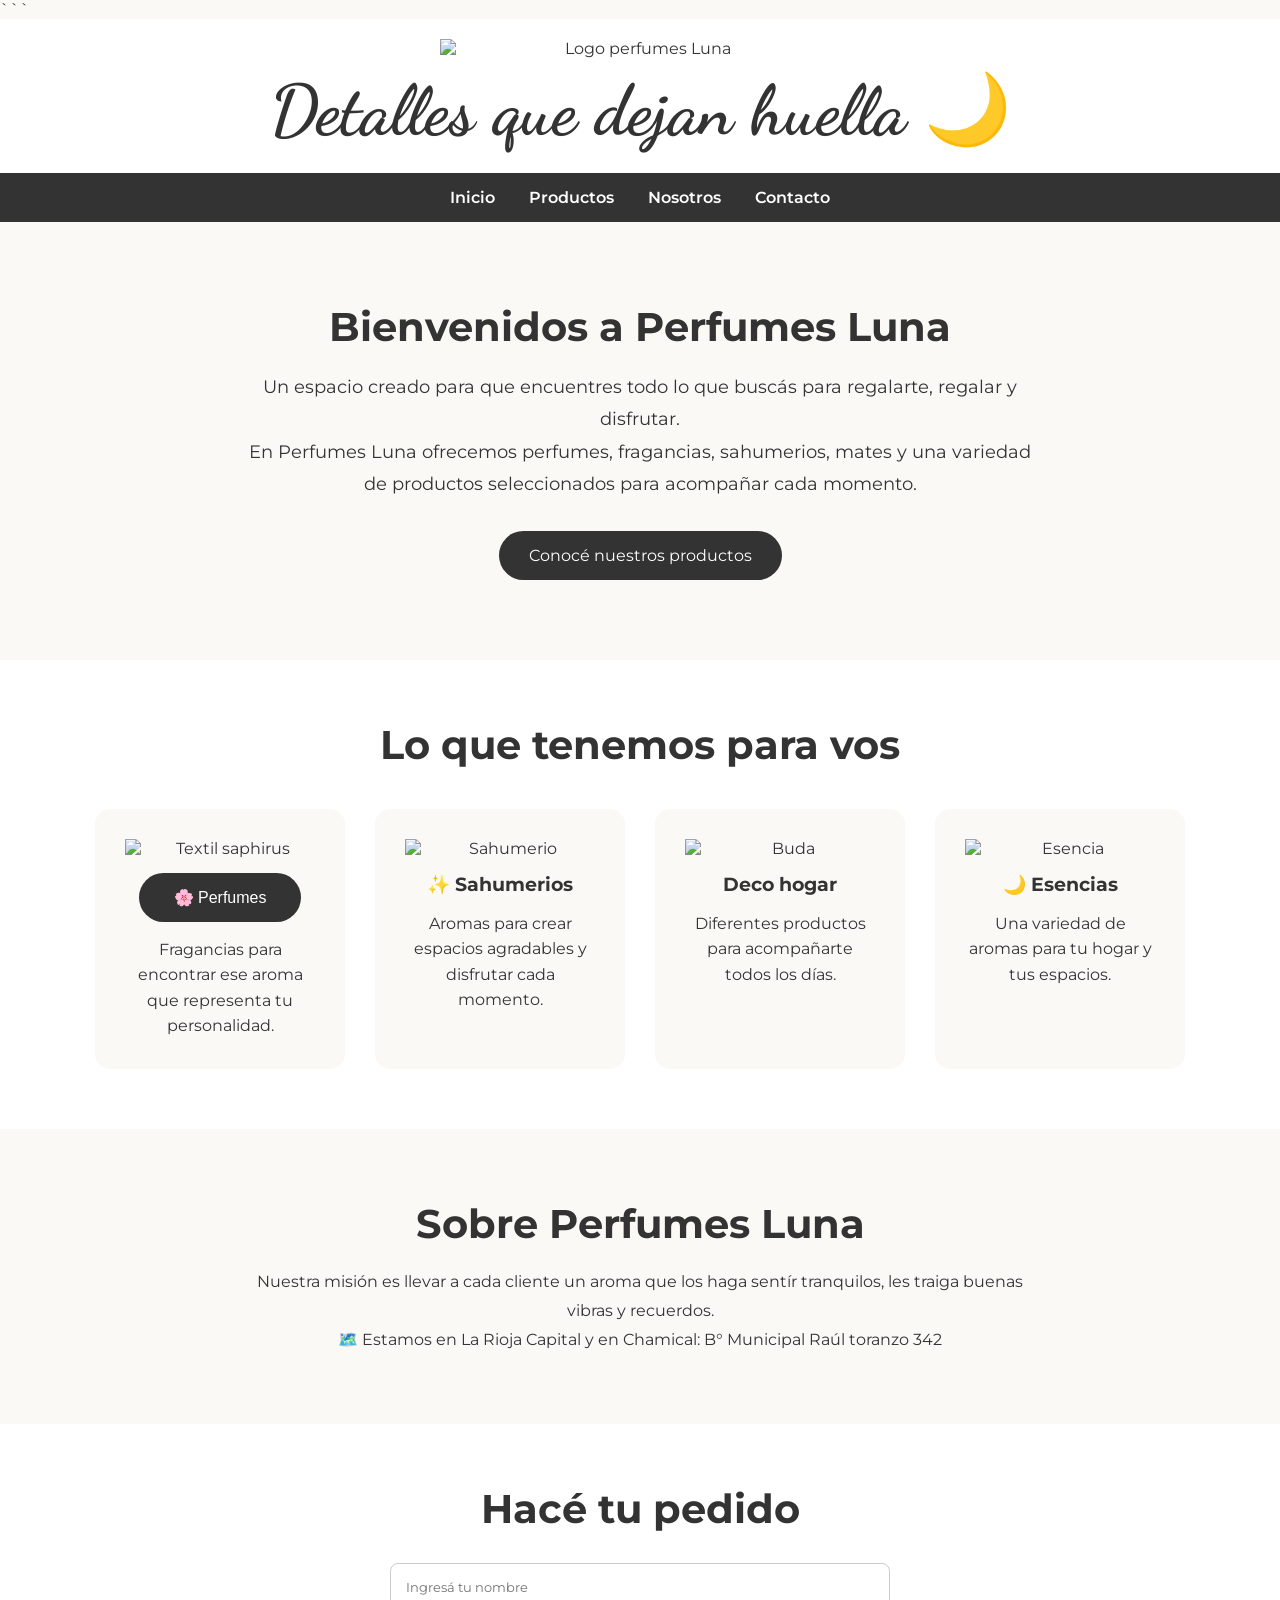
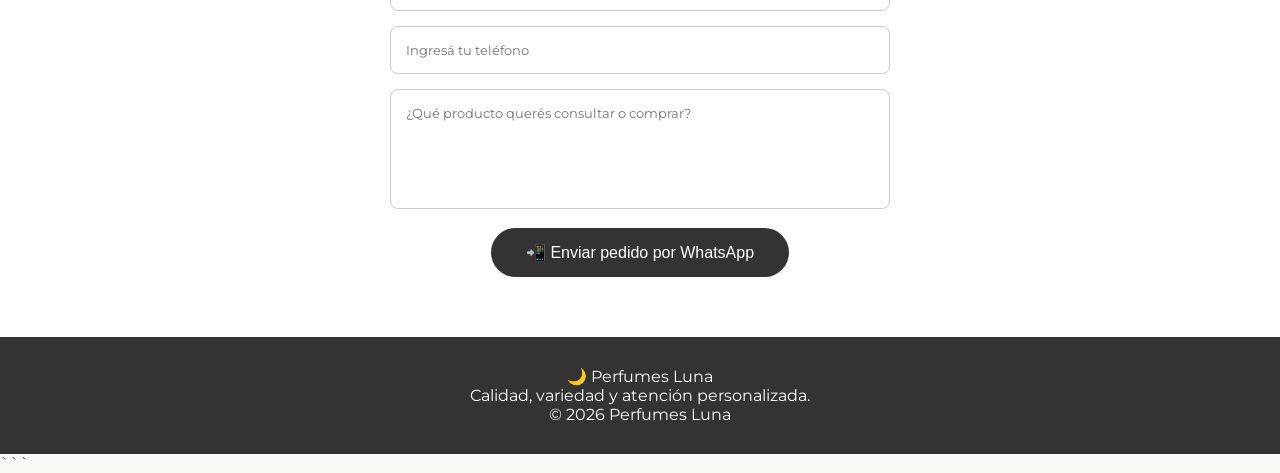
==== index.html @ bdc65df8 "Add files via upload" ====
<!DOCTYPE html>

<html lang="es">

<head>
<link rel="stylesheet" href="style.css">
<meta charset="UTF-8">

<meta name="viewport" content="width=device-width, initial-scale=1.0">

<title>Perfumes Luna | Fragancias y productos para tu bienestar</title>

<!-- Google Fonts -->
<link rel="preconnect" href="https://fonts.googleapis.com">
<link rel="preconnect" href="https://fonts.gstatic.com" crossorigin>
<link href="https://fonts.googleapis.com/css2?family=Dancing+Script:wght@400..700&family=Montserrat:wght@400;500;600;700&display=swap" rel="stylesheet">

</head>

<body>

```
<!-- =========================
     ENCABEZADO
========================= -->

<header>

    <img class=logo src="https://i.postimg.cc/MKbxB0SF/imagen-2026-09-07-192056503.png" alt="Logo perfumes Luna">

    <h1>Detalles que dejan huella 🌙</h1>

</header>


<!-- =========================
     MENÚ
========================= -->

<nav>

    <a href="#inicio">Inicio</a>

    <a href="#productos">Productos</a>

    <a href="#nosotros">Nosotros</a>

    <a href="#contacto">Contacto</a>

</nav>


<!-- =========================
     PRESENTACIÓN
========================= -->

<section class="presentacion" id="inicio">

    <h2>Bienvenidos a Perfumes Luna</h2>

    <p>
        Un espacio creado para que encuentres todo lo que buscás
        para regalarte, regalar y disfrutar.
    </p>

    <p>
        En Perfumes Luna ofrecemos perfumes, fragancias, sahumerios,
        mates y una variedad de productos seleccionados para acompañar
        cada momento.
    </p>

    <a href="#productos" class="boton">
        Conocé nuestros productos
    </a>

</section>


<!-- =========================
     PRODUCTOS
========================= -->

<section class="productos" id="productos">

    <h2>Lo que tenemos para vos</h2>


    <div class="contenedor-productos">


        
        <div class="producto">
             

            <img class="Perfumes" src="https://aromatizarmayorista.com.ar/sistema/fotos/productos/00001401_00002290_G_17798904326a16f900eb7e2.png" alt="Textil saphirus">

            <h3>
                <a href="Perfumes.html"> 
                <button>🌸 Perfumes</button></a>
            </h3>

            <p>
                Fragancias para encontrar ese aroma
                que representa tu personalidad.
            </p>

        </div>
       


        <div class="producto">

            <img class="Sahumerios" src="https://encrypted-tbn0.gstatic.com/images?q=tbn:ANd9GcQ9YLEd9v4z1F3pcwW_arxk01I0ieRzAsmPaPmpI-xwl-YjaiJPtuSDYH4s&s=10" alt="Sahumerio">

            <h3>✨ Sahumerios</h3>

            <p>
                Aromas para crear espacios agradables
                y disfrutar cada momento.
            </p>

        </div>


        <div class="producto">

            <img class="Buda" src="https://images-cdn.kyte.site/v0/b/kyte-7c484.appspot.com/o/oiVXrKCVzaRmfSj0CPTBAL2q0Iw1%2Fd58b5367-e101-4f3d-b615-98d3ba35c743.jpg?alt=media" alt="Buda">

            <h3>Deco hogar</h3>

            <p>
                Diferentes productos para acompañarte
                todos los días.
            </p>

        </div>


        <div class="producto">

            <img class="Esencias" src="https://s3i.nyc3.cdn.digitaloceanspaces.com/v1/product/050N/galeria/zS7Ee6hq05kZ8csDkXy8FwHVJPbqDbO2hrlyUbI8.webp" alt="Esencia">

            <h3>🌙 Esencias</h3>

            <p>
                Una variedad de aromas para tu hogar
                y tus espacios.
            </p>

        </div>


    </div>

</section>


<!-- =========================
     NOSOTROS
========================= -->

<section class="nosotros" id="nosotros">

    <h2>Sobre Perfumes Luna</h2>

    <p>
        Nuestra misión es llevar a cada cliente un aroma que los haga sentír tranquilos, les traiga buenas vibras y recuerdos.
    </p>

    <p>
        🗺️ Estamos en La Rioja Capital y en Chamical: B° Municipal Raúl toranzo 342
    </p>

</section>


<!-- =========================
     CONTACTO
========================= -->

<section class="contacto" id="contacto">

    <h2>Hacé tu pedido</h2>

    <form id="formulario">

        <input
            type="text"
            id="nombre"
            placeholder="Ingresá tu nombre"
            required
        >

        <input
            type="tel"
            id="telefono"
            placeholder="Ingresá tu teléfono"
            required
        >

        <textarea
            id="pedido"
            placeholder="¿Qué producto querés consultar o comprar?"
            required
        ></textarea>

        <button type="submit">
            📲 Enviar pedido por WhatsApp

    </form>


</section>


<!-- =========================
     PIE DE PÁGINA
========================= -->

<footer>

    <p>
        🌙 Perfumes Luna
    </p>

    <p>
        Calidad, variedad y atención personalizada.
    </p>

    <p>
        © 2026 Perfumes Luna
    </p>

</footer>
```

</body>

</html>
---- style.css ----
/* =========================
       CONFIGURACIÓN GENERAL
    ========================= */

    
    .logo{
        display: block;
        margin: 0 auto;
        width: 400px;
        height: auto;
    }

    .Perfumes{
        display: block;
        margin: 0 auto;
        width: 200px;
        height: auto;
    }
    
    .Sahumerios{
        display: block;
        margin: 0 auto;
        width: 200px;
        height: auto;
    }

    .Buda{
        display: block;
        margin: 0 auto;
        width: 200px;
        height: auto;
    }

    .Esencias{
        display: block;
        margin: 0 auto;
        width: 200px;
        height: auto;
    }

    
    * {
        box-sizing: border-box;
        margin: 0;
        padding: 0;
    }

    body {
        font-family: "Montserrat", sans-serif;
        background-color: #faf9f6;
        color: #333;
    }


    /* =========================
       ENCABEZADO
    ========================= */

    header {
        background-color: white;
        padding: 20px;
        text-align: center;
    }

    header img {
        width: 180px;
        height: auto;
    }

    h1 {
        font-family: "Dancing Script", cursive;
        font-size: 70px;
        margin-top: 10px;
    }

    header p {
        font-size: 20px;
        margin-top: 5px;
    }


    /* =========================
       MENÚ
    ========================= */

    nav {
        background-color: #333;
        padding: 15px;
        text-align: center;
    }

    nav a {
        color: white;
        text-decoration: none;
        margin: 0 15px;
        font-weight: 600;
    }

    nav a:hover {
        text-decoration: underline;
    }


    /* =========================
       PRESENTACIÓN
    ========================= */

    .presentacion {
        text-align: center;
        padding: 80px 20px;
    }

    .presentacion h2 {
        font-size: 40px;
        margin-bottom: 20px;
    }

    .presentacion p {
        max-width: 800px;
        margin: auto;
        line-height: 1.8;
        font-size: 18px;
    }

    .boton {
        display: inline-block;
        margin-top: 30px;
        padding: 15px 30px;
        background-color: #333;
        color: white;
        text-decoration: none;
        border-radius: 30px;
    }

    .boton:hover {
        opacity: 0.8;
    }


    /* =========================
       PRODUCTOS
    ========================= */

    .productos {
        padding: 60px 20px;
        text-align: center;
        background-color: white;
    }

    .productos h2 {
        font-size: 40px;
        margin-bottom: 40px;
    }

    .contenedor-productos {
        display: flex;
        justify-content: center;
        gap: 30px;
        flex-wrap: wrap;
    }

    .producto {
        width: 250px;
        padding: 30px;
        border-radius: 15px;
        background-color: #faf9f6;
    }

    .producto h3 {
        margin: 15px 0;
    }

    .producto p {
        line-height: 1.6;
    }


    /* =========================
       NOSOTROS
    ========================= */

    .nosotros {
        text-align: center;
        padding: 70px 20px;
    }

    .nosotros h2 {
        font-size: 40px;
        margin-bottom: 20px;
    }

    .nosotros p {
        max-width: 800px;
        margin: auto;
        line-height: 1.8;
    }


    /* =========================
       CONTACTO
    ========================= */

    .contacto {
        background-color: white;
        padding: 60px 20px;
        text-align: center;
    }

    .contacto h2 {
        font-size: 40px;
        margin-bottom: 30px;
    }

    form {
        max-width: 500px;
        margin: auto;
    }

    input,
    textarea {
        width: 100%;
        padding: 15px;
        margin-bottom: 15px;
        border: 1px solid #ccc;
        border-radius: 8px;
        font-family: "Montserrat", sans-serif;
    }

    textarea {
        height: 120px;
        resize: none;
    }

    button {
        padding: 15px 35px;
        border: none;
        border-radius: 30px;
        background-color: #333;
        color: white;
        cursor: pointer;
        font-size: 16px;
    }

    button:hover {
        opacity: 0.8;
    }


    /* =========================
       PIE DE PÁGINA
    ========================= */

    footer {
        background-color: #333;
        color: white;
        text-align: center;
        padding: 30px;
    }
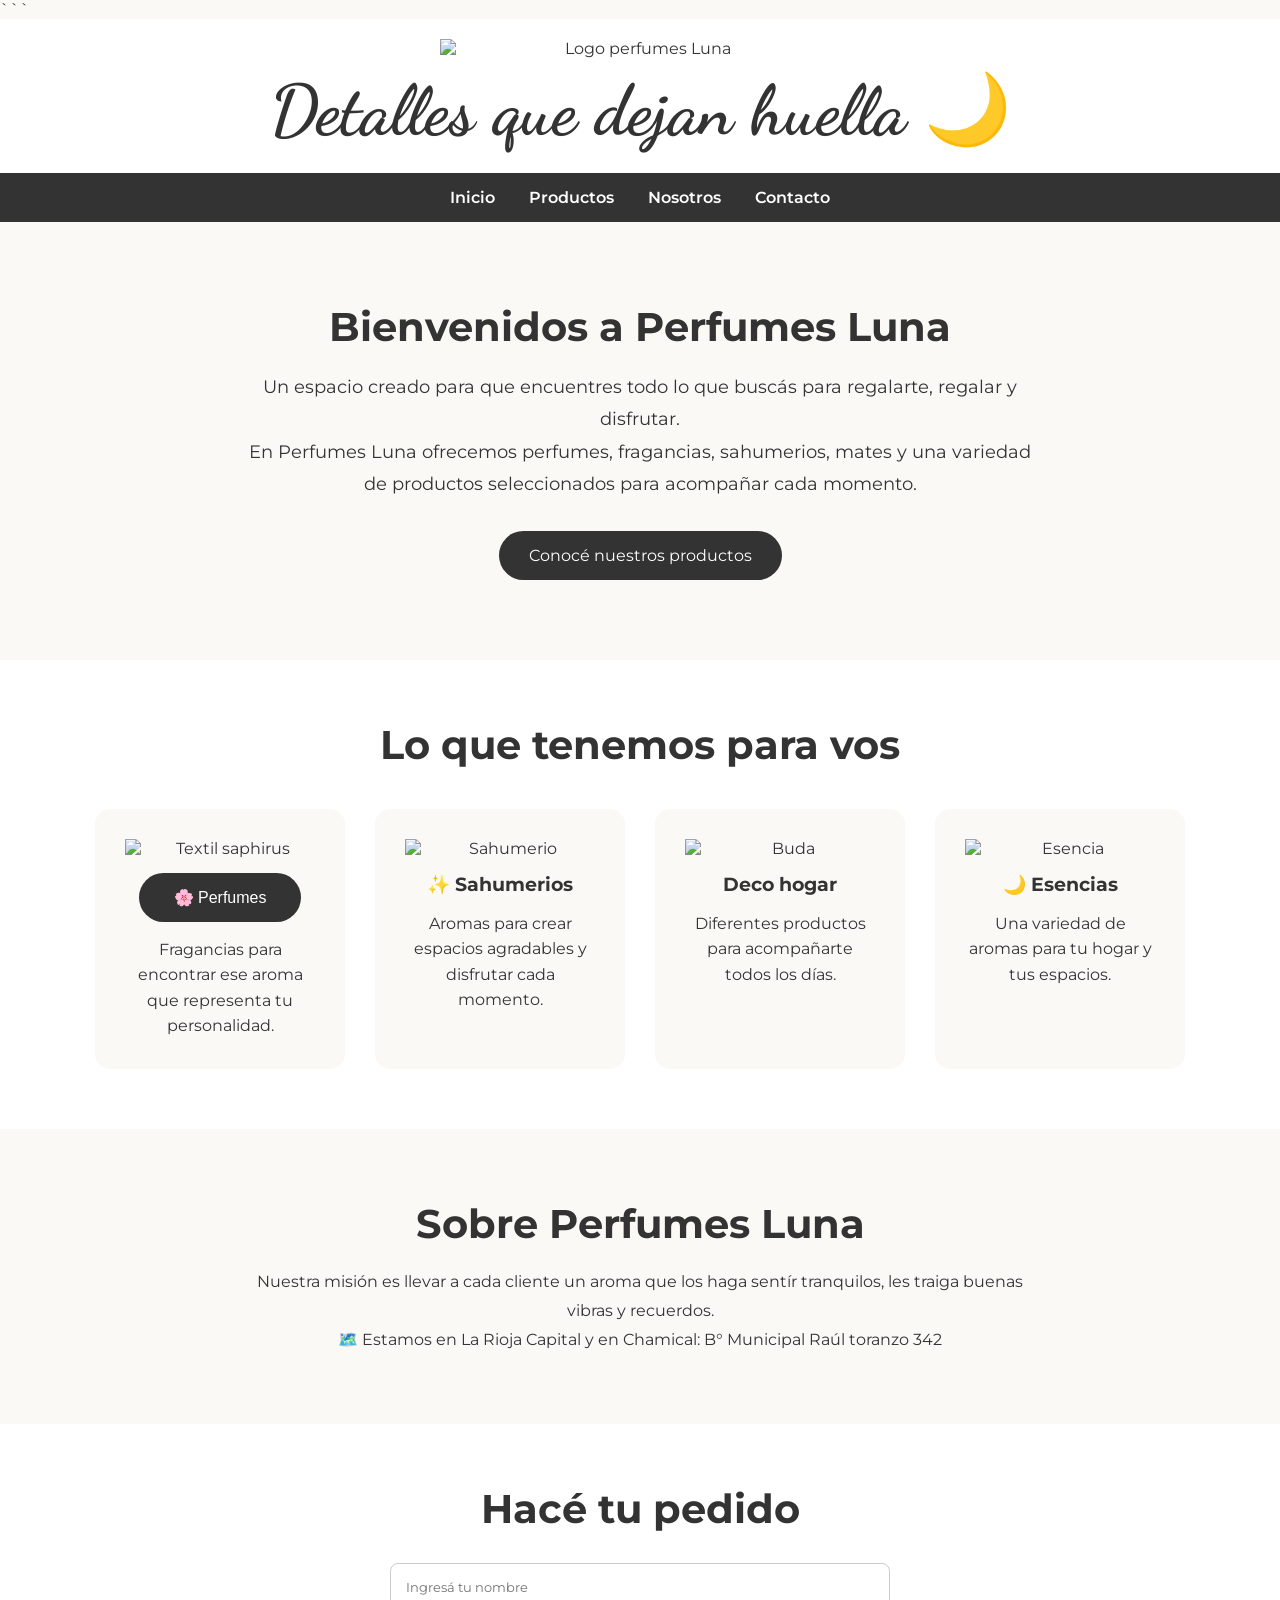
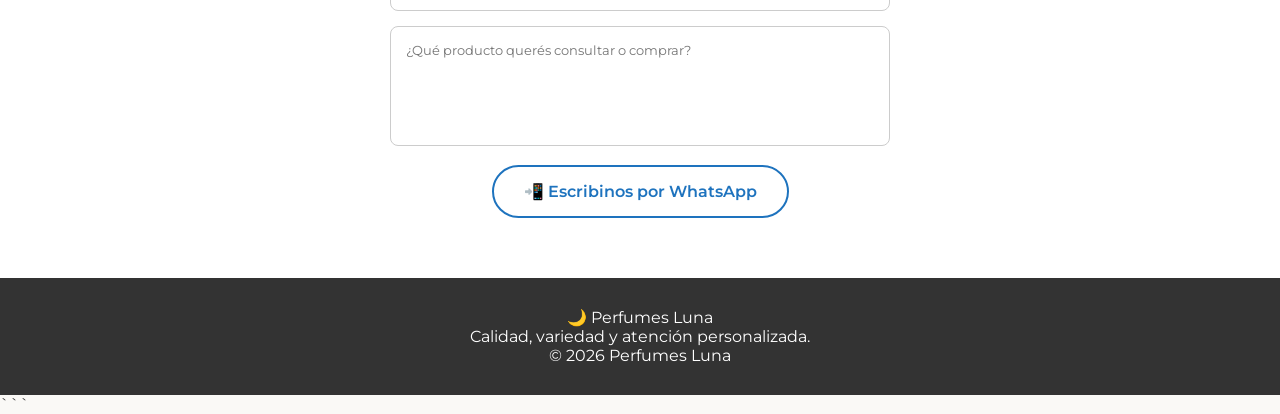
==== commit 46fad7ec: "Add files via upload" ====
--- a/index.html
+++ b/index.html
@@ -182,35 +182,32 @@
 
     <h2>Hacé tu pedido</h2>
 
-    <form id="formulario">
+    <form>
 
         <input
             type="text"
-            id="nombre"
             placeholder="Ingresá tu nombre"
             required
         >
 
-        <input
-            type="tel"
-            id="telefono"
-            placeholder="Ingresá tu teléfono"
-            required
-        >
 
         <textarea
-            id="pedido"
             placeholder="¿Qué producto querés consultar o comprar?"
             required
         ></textarea>
 
-        <button type="submit">
-            📲 Enviar pedido por WhatsApp
+        <a 
+            href="https://wa.me/5493804774856" 
+            target="_blank"
+            class="boton-whatsapp"
+        >
+            📲 Escribinos por WhatsApp
+        </a>
 
     </form>
 
-
-</section>
+</section>
+
 
 
 <!-- =========================
--- a/style.css
+++ b/style.css
@@ -246,6 +246,24 @@
         opacity: 0.8;
     }
 
+    .boton-whatsapp {
+    display: inline-block;
+    padding: 15px 30px;
+    background-color: white;
+    color: #1e73be;
+    border: 2px solid #1e73be;
+    border-radius: 30px;
+    text-decoration: none;
+    font-weight: 600;
+    cursor: pointer;
+}
+
+.boton-whatsapp:hover {
+    background-color: #25D366;
+    color: white;
+    border-color: #25D366;
+}
+
 
     /* =========================
        PIE DE PÁGINA
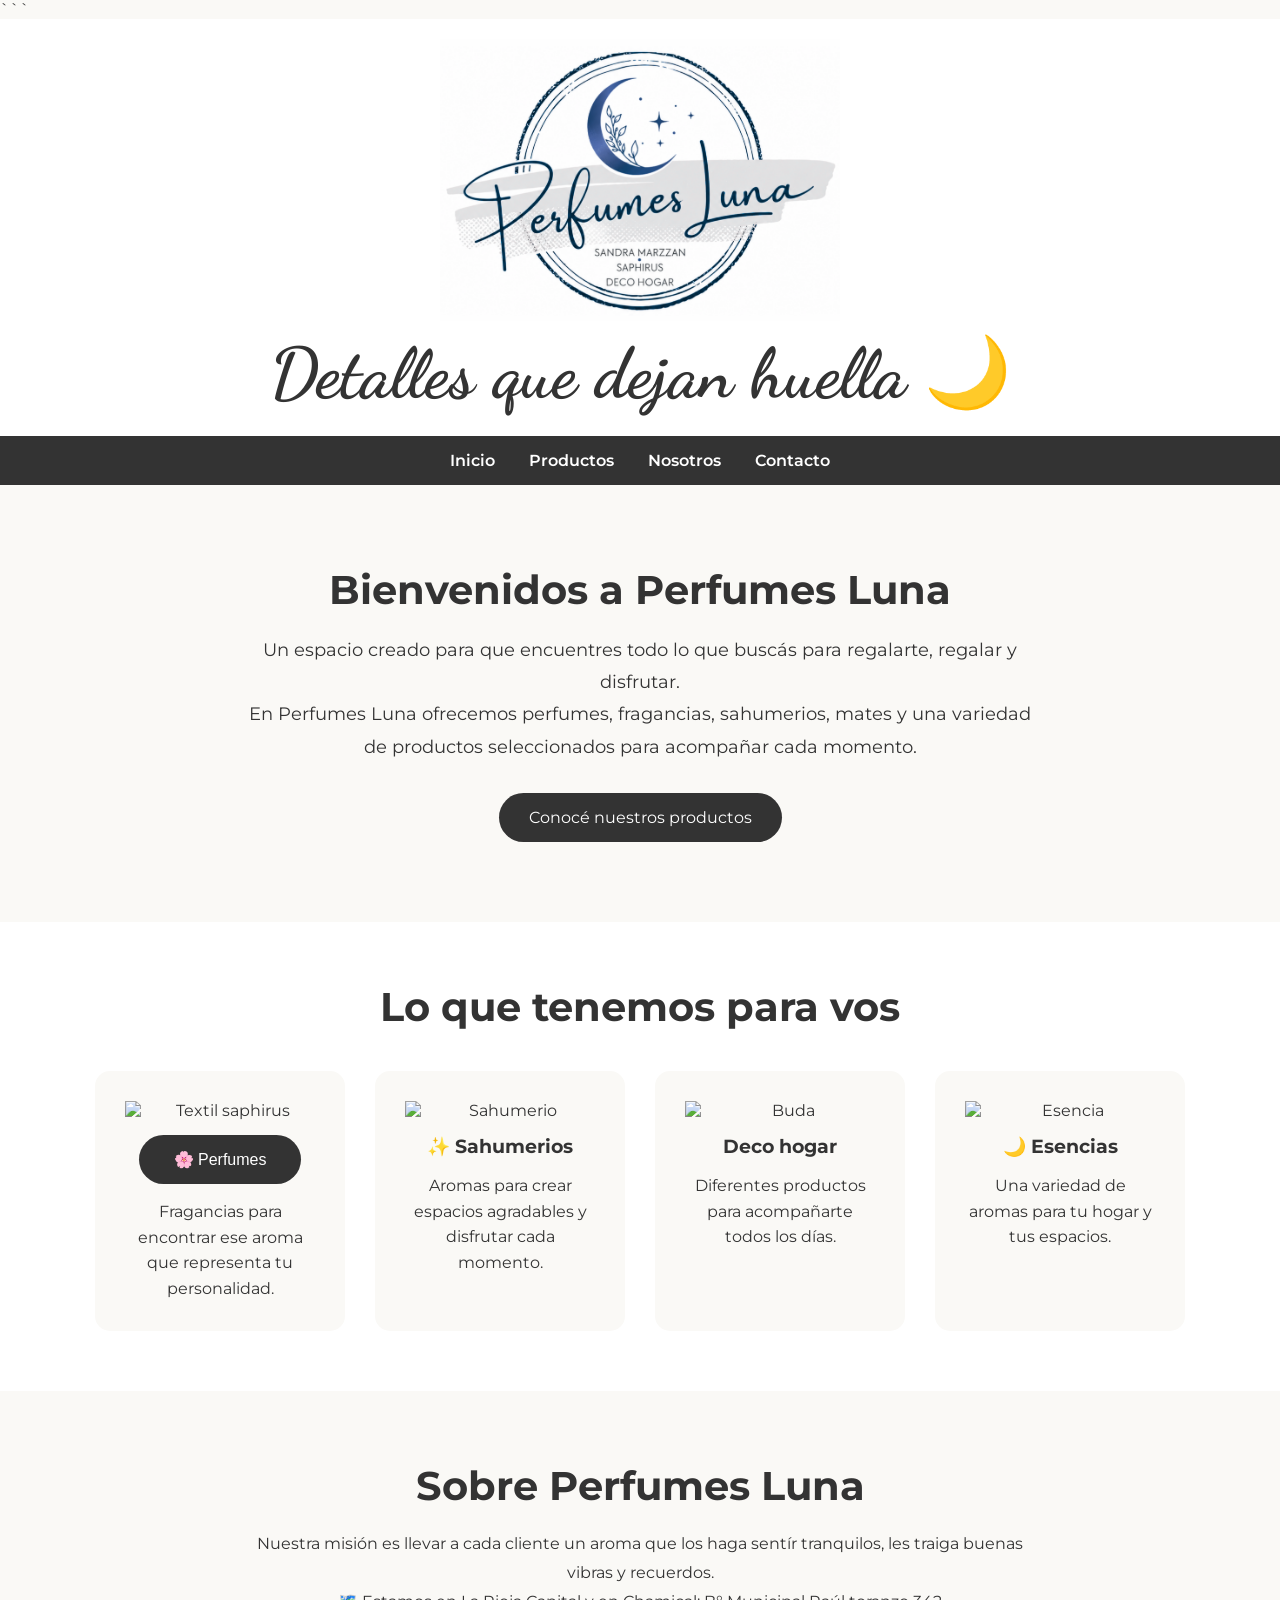
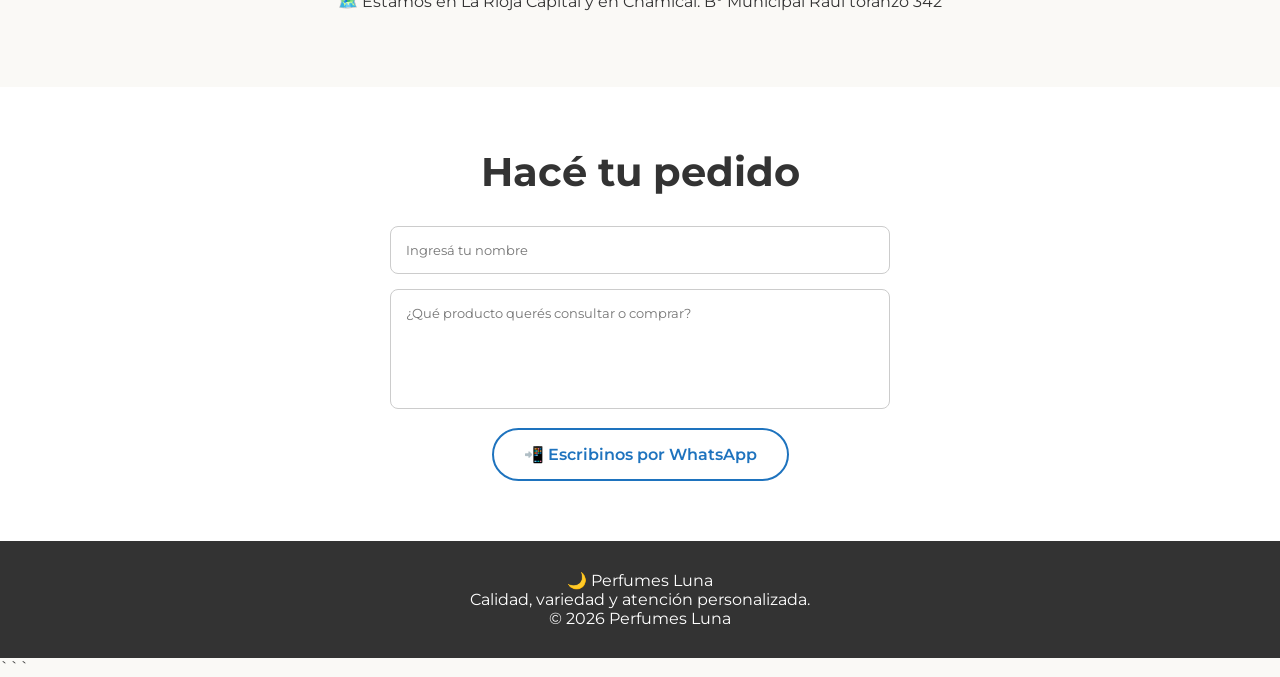
==== commit ae196211: "Add files via upload" ====
--- a/index.html
+++ b/index.html
@@ -26,7 +26,7 @@
 
 <header>
 
-    <img class=logo src="https://i.postimg.cc/MKbxB0SF/imagen-2026-09-07-192056503.png" alt="Logo perfumes Luna">
+    <img class=logo src="Logo.png" alt="Logo perfumes Luna">
 
     <h1>Detalles que dejan huella 🌙</h1>
 
@@ -234,3 +234,4 @@
 </body>
 
 </html>
+
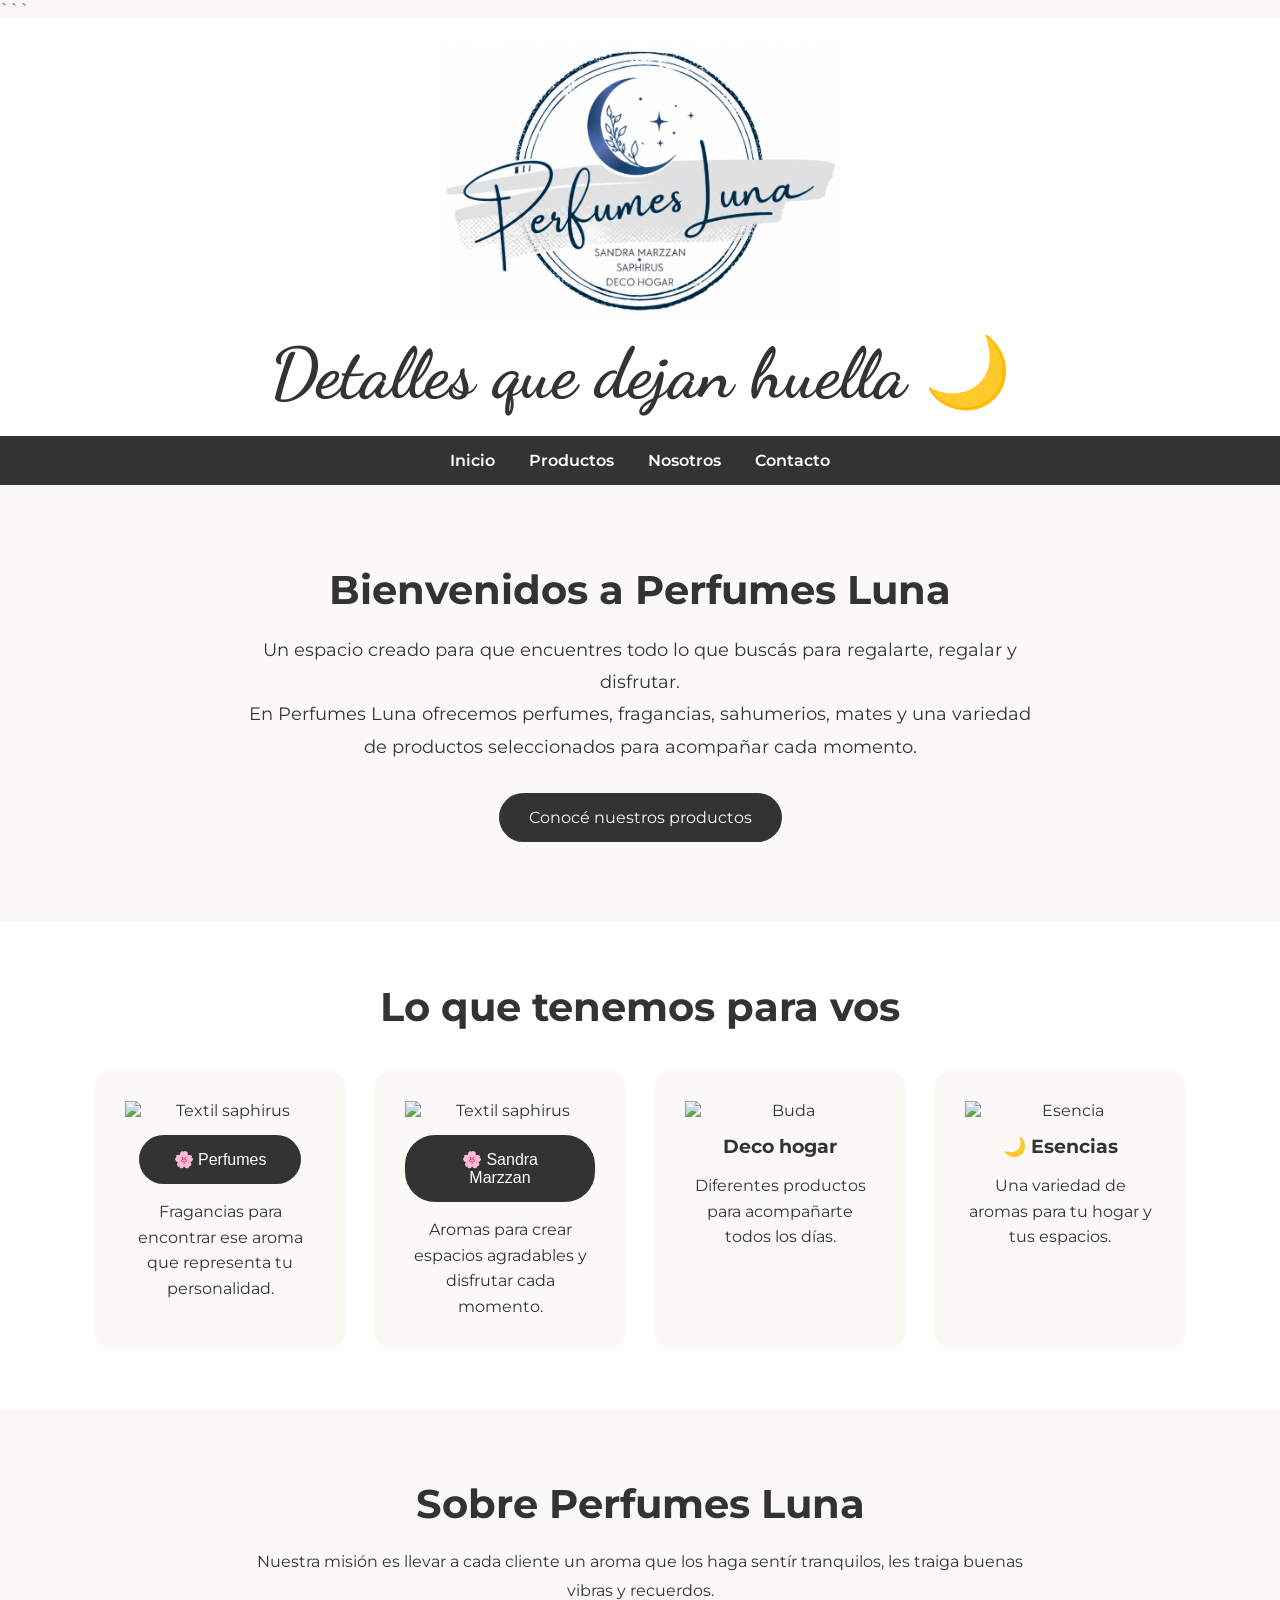
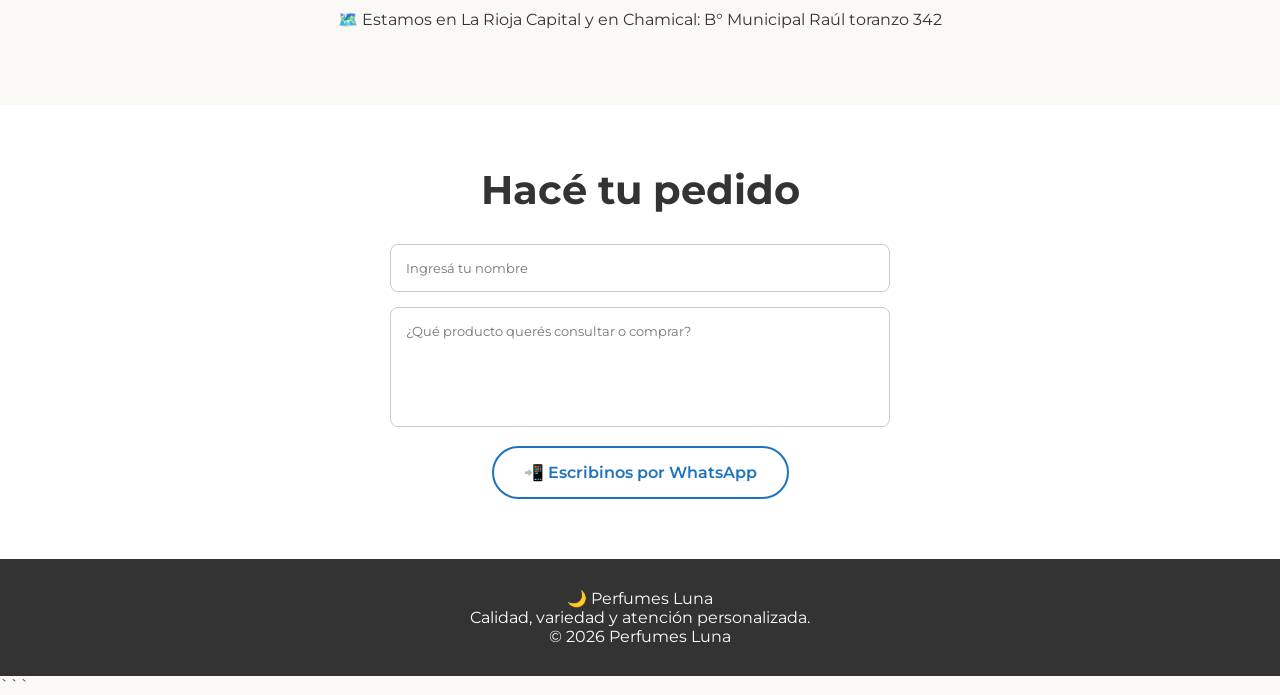
==== commit e5c9b1ce: "Add files via upload" ====
--- a/index.html
+++ b/index.html
@@ -3,6 +3,7 @@
 <html lang="es">
 
 <head>
+ <link rel="icon" type="image/png" href="logoweb.png">
 <link rel="stylesheet" href="style.css">
 <meta charset="UTF-8">
 
@@ -92,7 +93,7 @@
         <div class="producto">
              
 
-            <img class="Perfumes" src="https://aromatizarmayorista.com.ar/sistema/fotos/productos/00001401_00002290_G_17798904326a16f900eb7e2.png" alt="Textil saphirus">
+            <img class="Saphirus" src="https://aromatizarmayorista.com.ar/sistema/fotos/productos/00001401_00002290_G_17798904326a16f900eb7e2.png" alt="Textil saphirus">
 
             <h3>
                 <a href="Perfumes.html"> 
@@ -110,9 +111,12 @@
 
         <div class="producto">
 
-            <img class="Sahumerios" src="https://encrypted-tbn0.gstatic.com/images?q=tbn:ANd9GcQ9YLEd9v4z1F3pcwW_arxk01I0ieRzAsmPaPmpI-xwl-YjaiJPtuSDYH4s&s=10" alt="Sahumerio">
-
-            <h3>✨ Sahumerios</h3>
+            <img class="SandraMarzzan" src="https://http2.mlstatic.com/D_NQ_NP_872243-MLA89378355880_082025-O.webp" alt="Textil saphirus">
+
+            <h3>
+                   <a href="SandraMarzzan.html">
+                    <button>🌸 Sandra Marzzan</button></a>
+            </h3>
 
             <p>
                 Aromas para crear espacios agradables
--- a/style.css
+++ b/style.css
@@ -11,14 +11,14 @@
         height: auto;
     }
 
-    .Perfumes{
+    .Saphirus{
         display: block;
         margin: 0 auto;
         width: 200px;
         height: auto;
     }
     
-    .Sahumerios{
+    .SandraMarzzan{
         display: block;
         margin: 0 auto;
         width: 200px;
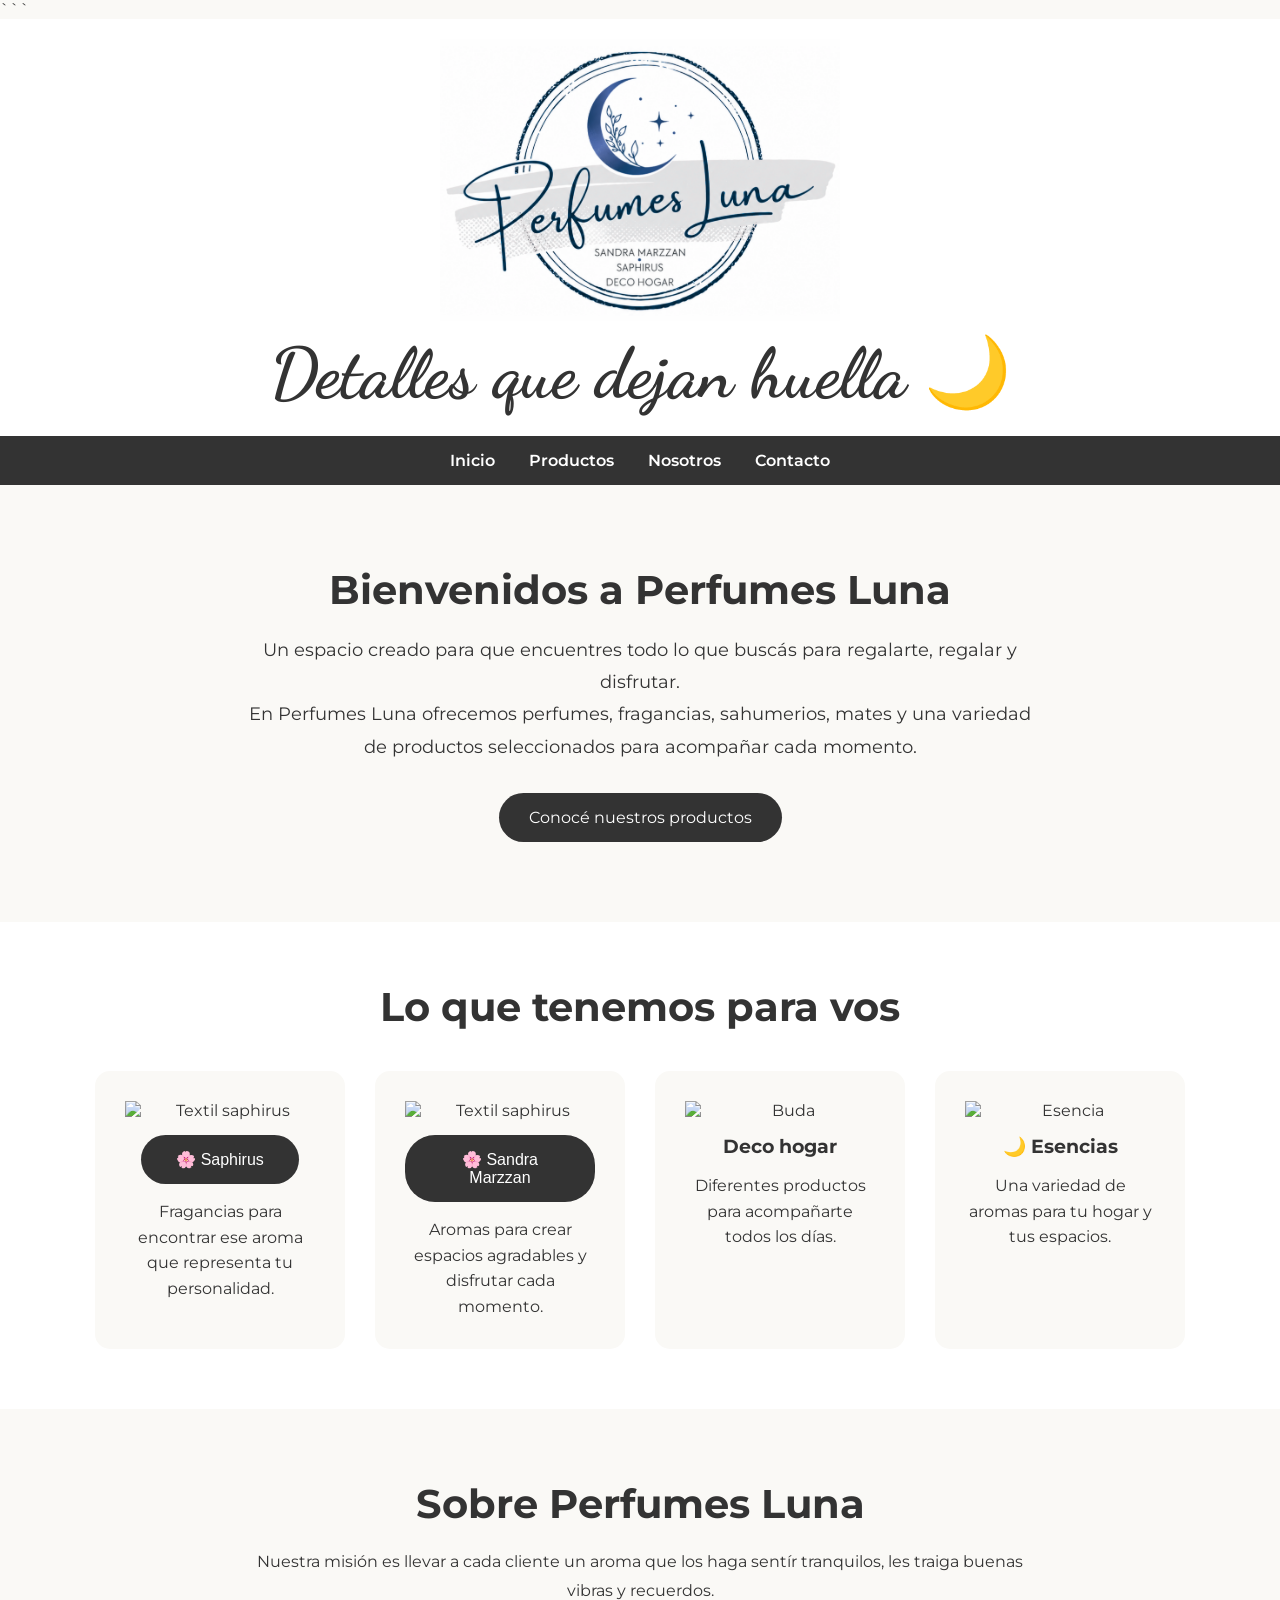
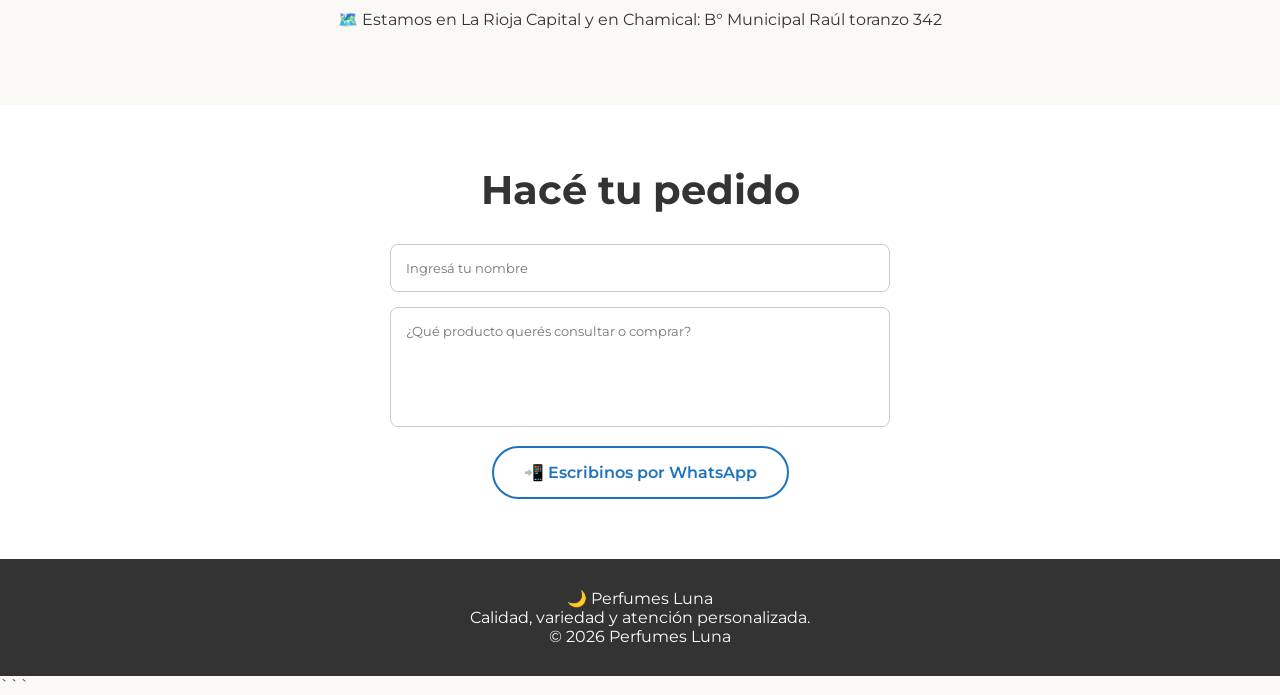
==== commit 4c613e59: "Add files via upload" ====
--- a/index.html
+++ b/index.html
@@ -97,7 +97,7 @@
 
             <h3>
                 <a href="Perfumes.html"> 
-                <button>🌸 Perfumes</button></a>
+                <button>🌸 Saphirus</button></a>
             </h3>
 
             <p>
